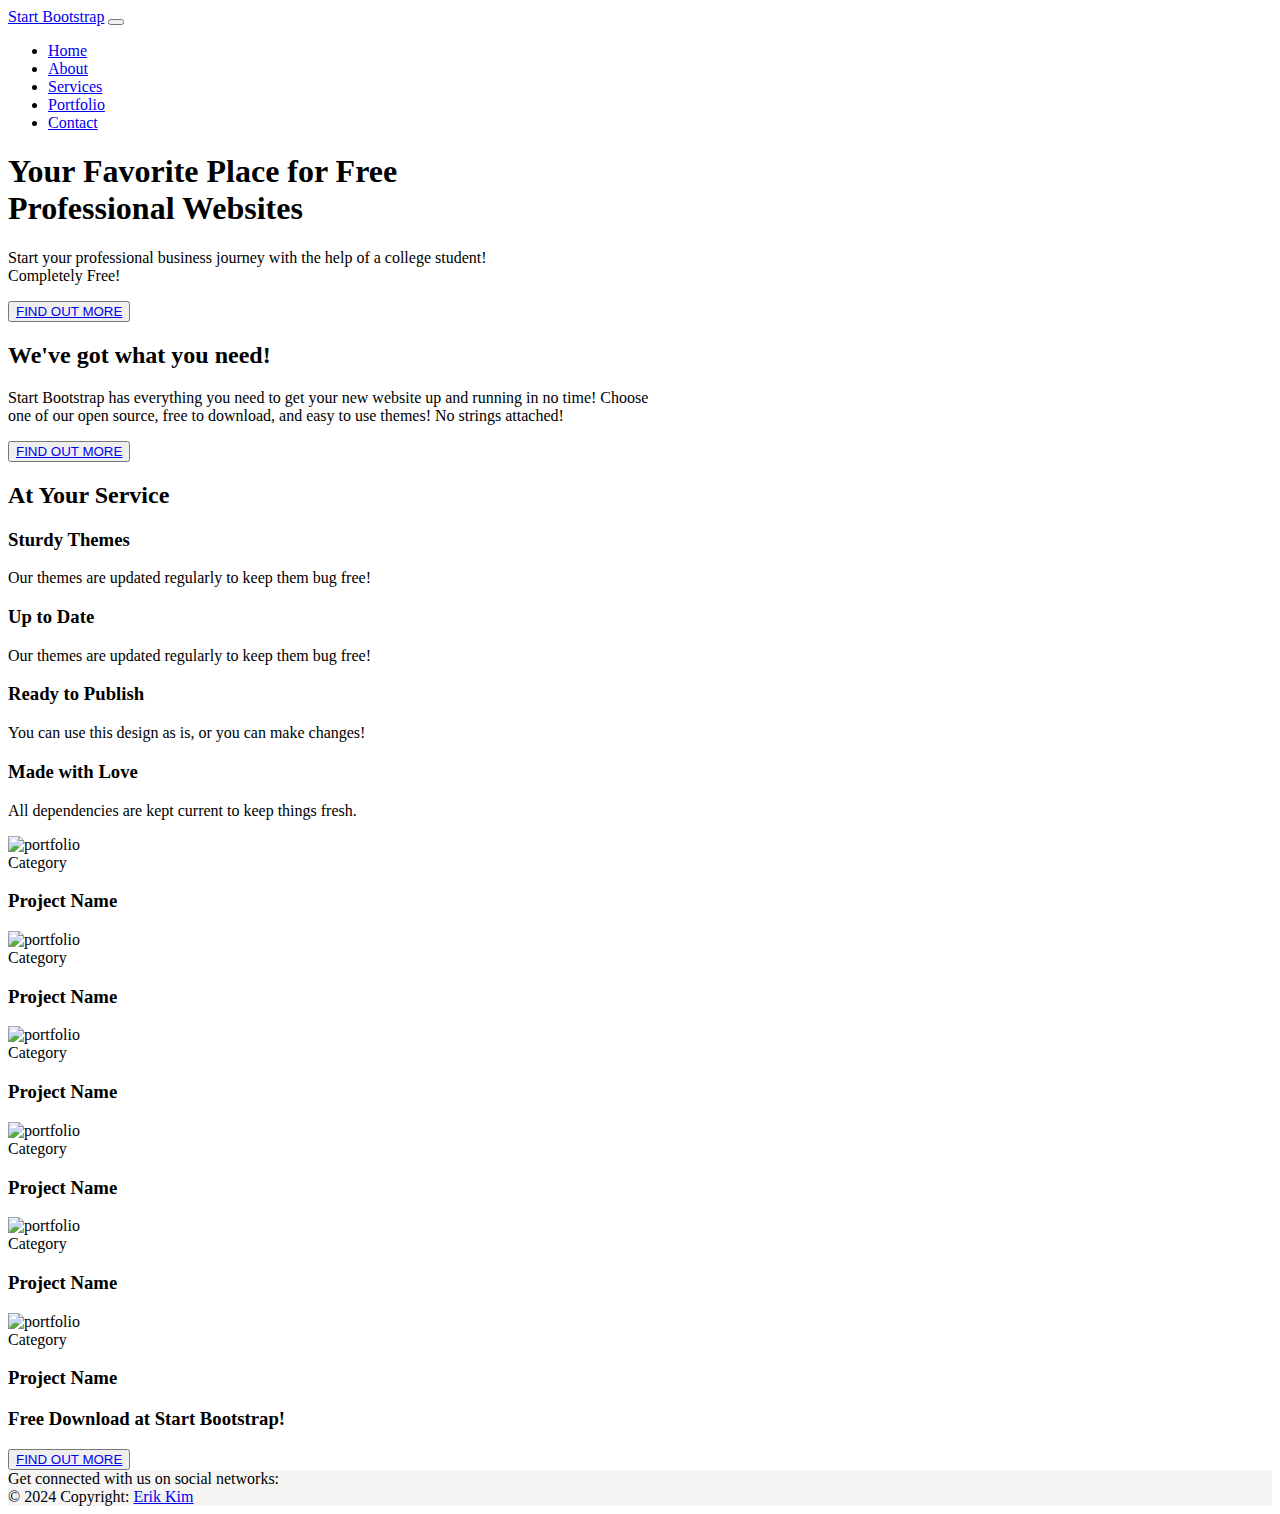
==== index.html @ 6a926f12 "yes" ====
<!DOCTYPE html>
<html lang="en">

<head>
    <meta charset="UTF-8">
    <meta http-equiv="X-UA-Compatible" content="IE=edge">
    <meta name="viewport" content="width=device-width, initial-scale=1.0">

    <link rel="stylesheet" href="https://cdnjs.cloudflare.com/ajax/libs/font-awesome/6.2.1/css/all.min.css"
        integrity="sha512-MV7K8+y+gLIBoVD59lQIYicR65iaqukzvf/nwasF0nqhPay5w/9lJmVM2hMDcnK1OnMGCdVK+iQrJ7lzPJQd1w=="
        crossorigin="anonymous" referrerpolicy="no-referrer" />
    <link rel="preconnect" href="https://fonts.googleapis.com">
    <link rel="preconnect" href="https://fonts.gstatic.com" crossorigin>
    <!-- Bootstrap core CSS -->
    <link href="css/bootstrap.css" rel="stylesheet">
    <link rel="stylesheet" href="css/style.css">
    <title>Start Bootstrap</title>
</head>

<body>
    <header>
        <nav class="navbar navbar-expand-lg navbar-light py-md-3 px-md-5">
            <div class="container-fluid">
                <a class="navbar-brand  text-white" href="#home">Start Bootstrap</a>
                <button class="navbar-toggler" type="button" data-bs-toggle="collapse"
                    data-bs-target="#navbarSupportedContent" aria-controls="navbarSupportedContent"
                    aria-expanded="false" aria-label="Toggle navigation">
                    <span class="fa fa-bars text-light"></span>
                </button>
                <div class="collapse navbar-collapse" id="navbarSupportedContent">
                    <ul class="navbar-nav ms-auto mb-2 mb-lg-0">
                        <li class="nav-item px-4 py-2">
                            <a href="#home">Home</a>
                        </li>
                        <li class="nav-item px-4 py-2">
                            <a href="#about">About</a>
                        </li>
                        <li class="nav-item px-4 py-2">
                            <a href="#Service">Services</a>
                        </li>
                        <li class="nav-item px-4 py-2">
                            <a href="#portfolio">Portfolio</a>
                        </li>
                        <li class="nav-item px-4 py-2">
                            <a href="#contact">Contact</a>
                        </li>
                    </ul>
                </div>
            </div>
        </nav>
    </header>
    <main>
        <!---------------Home-------------->
        <section class="home" id="home">
            <div class="home-container">
                <div class="layer d-flex justify-content-center align-items-center text-light w-100 h-100">
                    <div class="home-text text-center">
                        <h1>
                            Your Favorite Place for Free
                            <br>
                            Professional Websites
                        </h1>
                        <p class="pt-4 pb-4 fs-5">
                            Start your professional business journey with the help of a college student!
                             <br>
                            Completely Free!
            
                        </p>
                        <button class="rounded-pill p-3">
                            <a href="#about">FIND OUT MORE</a>
                        </button>
                    </div>
                </div>
            </div>
        </section>
        <!---------------about-------------->
        <section class="about-section" id="about">
            <div class="container pt-3 pb-3">
                <div class="about-text text-center pt-5 pb-5">
                    <h2>
                        We've got what you need!
                    </h2>
                    <p class="pt-4 pb-4 fs-5">
                        Start Bootstrap has everything you need to get your new website up and running in no time!
                        Choose <br> one of our open source, free to download, and easy to use themes! No strings
                        attached!
                    </p>
                    <button class="rounded-pill p-3">
                        <a href="#Service">FIND OUT MORE</a>
                    </button>
                </div>
            </div>
        </section>
        <!---------------service-------------->
        <section class="Service-section" id="Service">
            <div class="container pt-3 pb-3">
                <div class="Service-text text-center py-5">
                    <div class="title">
                        <h2 class="py-4">
                            At Your Service
                        </h2>
                    </div>
                    <div class="row mt-2">
                        <div class="col-md-6 col-lg-3">
                            <div class="content text-center p-3">
                                <i class="fa-regular fa-gem"></i>
                                <h3>Sturdy Themes</h3>
                                <p class="fs-5">Our themes are updated regularly to keep them bug free!</p>
                            </div>
                        </div>
                        <div class="col-md-6 col-lg-3">
                            <div class="content text-center p-3">
                                <i class="fa-solid fa-laptop"></i>
                                <h3>Up to Date</h3>
                                <p class="fs-5">Our themes are updated regularly to keep them bug free!</p>
                            </div>
                        </div>
                        <div class="col-md-6 col-lg-3">
                            <div class="content text-center p-3">
                                <i class="fa-solid fa-globe"></i>
                                <h3>Ready to Publish</h3>
                                <p class="fs-5">You can use this design as is, or you can make changes!</p>
                            </div>
                        </div>
                        <div class="col-md-6 col-lg-3">
                            <div class="content text-center p-3">
                                <i class="fa-regular fa-heart"></i>
                                <h3>Made with Love</h3>
                                <p class="fs-5">All dependencies are kept current to keep things fresh.</p>
                            </div>
                        </div>
                    </div>
                </div>
            </div>
        </section>
        <!---------------portfolio-------------->
        <section class="portfolio" id="portfolio">
            <div class="row g-0">
                <div class="col-md-4">
                    <div class="item position-relative">
                        <img class="w-100" src="images/1.jpg" alt="portfolio">
                        <div class="item-layer w-100 h-100 position-absolute top-0 d-flex flex-column 
                        justify-content-center align-items-center text-white">
                            <span>Category</span>
                            <h3>Project Name</h3>
                        </div>
                    </div>
                </div>
                <div class="col-md-4">
                    <div class="item position-relative">
                        <img class="w-100" src="images/2.jpg" alt="portfolio">
                        <div class="item-layer w-100 h-100 position-absolute top-0 d-flex flex-column 
                        justify-content-center align-items-center text-white ">
                            <span>Category</span>
                            <h3>Project Name</h3>
                        </div>
                    </div>
                </div>
                <div class="col-md-4">
                    <div class="item position-relative">
                        <img class="w-100" src="images/3.jpg" alt="portfolio">
                        <div class="item-layer w-100 h-100 position-absolute top-0 d-flex flex-column 
                        justify-content-center align-items-center text-white">
                            <span>Category</span>
                            <h3>Project Name</h3>
                        </div>
                    </div>
                </div>
                <div class="col-md-4">
                    <div class="item position-relative">
                        <img class="w-100" src="images/4.jpg" alt="portfolio">
                        <div class="item-layer w-100 h-100 position-absolute top-0 d-flex flex-column 
                        justify-content-center align-items-center text-white">
                            <span>Category</span>
                            <h3>Project Name</h3>
                        </div>
                    </div>
                </div>
                <div class="col-md-4">
                    <div class="item position-relative">
                        <img class="w-100" src="images/5.jpg" alt="portfolio">
                        <div class="item-layer w-100 h-100 position-absolute top-0 d-flex flex-column 
                        justify-content-center align-items-center text-white">
                            <span>Category</span>
                            <h3>Project Name</h3>
                        </div>
                    </div>
                </div>
                <div class="col-md-4">
                    <div class="item position-relative">
                        <img class="w-100" src="images/6.jpg" alt="portfolio">
                        <div class="item-layer w-100 h-100 position-absolute top-0 d-flex flex-column 
                        justify-content-center align-items-center text-white">
                            <span>Category</span>
                            <h3>Project Name</h3>
                        </div>
                    </div>
                </div>
            </div>
            <div class="download bg-dark">
                <div class="text text-center py-5 px-3">
                    <h3 class="text-white py-3">Free Download at Start Bootstrap!</h3>

                    <button class="rounded-pill p-3 bg-light border-0">
                        <a href="#contact" class="text-dark">FIND OUT MORE</a>
                    </button>
                </div>
            </div>
        </section>
        <!---------------contact-------------->
        
    <!-- Footer -->
    <footer class="text-center text-lg-start text-muted" style="background-color: #8f7f6614;">
        <!-- Section: Social media -->
        <section class="d-flex justify-content-center justify-content-lg-between p-4 border-bottom">
            <!-- Left -->
            <div class="me-5 d-none d-lg-block">
                <span>Get connected with us on social networks:</span>
            </div>
            <!-- Left -->

            <!-- Right -->
            <div>
                <a href="https://www.facebook.com/" class="me-4 link-secondary">
                    <i class="fab fa-facebook-f"></i>
                </a>
                
                <a href="https://instagram.com" class="me-4 link-secondary">
                    <i class="fab fa-instagram"></i>
                </a>
                <a href="" class="me-4 link-secondary">
                    <i class="fab fa-linkedin"></i>
                </a>
                <a href="https://github.com/erikthekim" class="me-4 link-secondary">
                    <i class="fab fa-github"></i>
                </a>
            </div>
            <!-- Right -->
        </section>
        <!-- Copyright -->
        <div class="text-center p-4">
            © 2024 Copyright:
            <a class="text-reset fw-bold" href="https://https://www.linkedin.com/in/erik-kim-587a80245/">Erik Kim</a>
        </div>
    </footer>
    <script src="https://ajax.googleapis.com/ajax/libs/jquery/1.12.4/jquery.min.js"></script>
    <script src="js/bootstrap.js"></script>
</body>
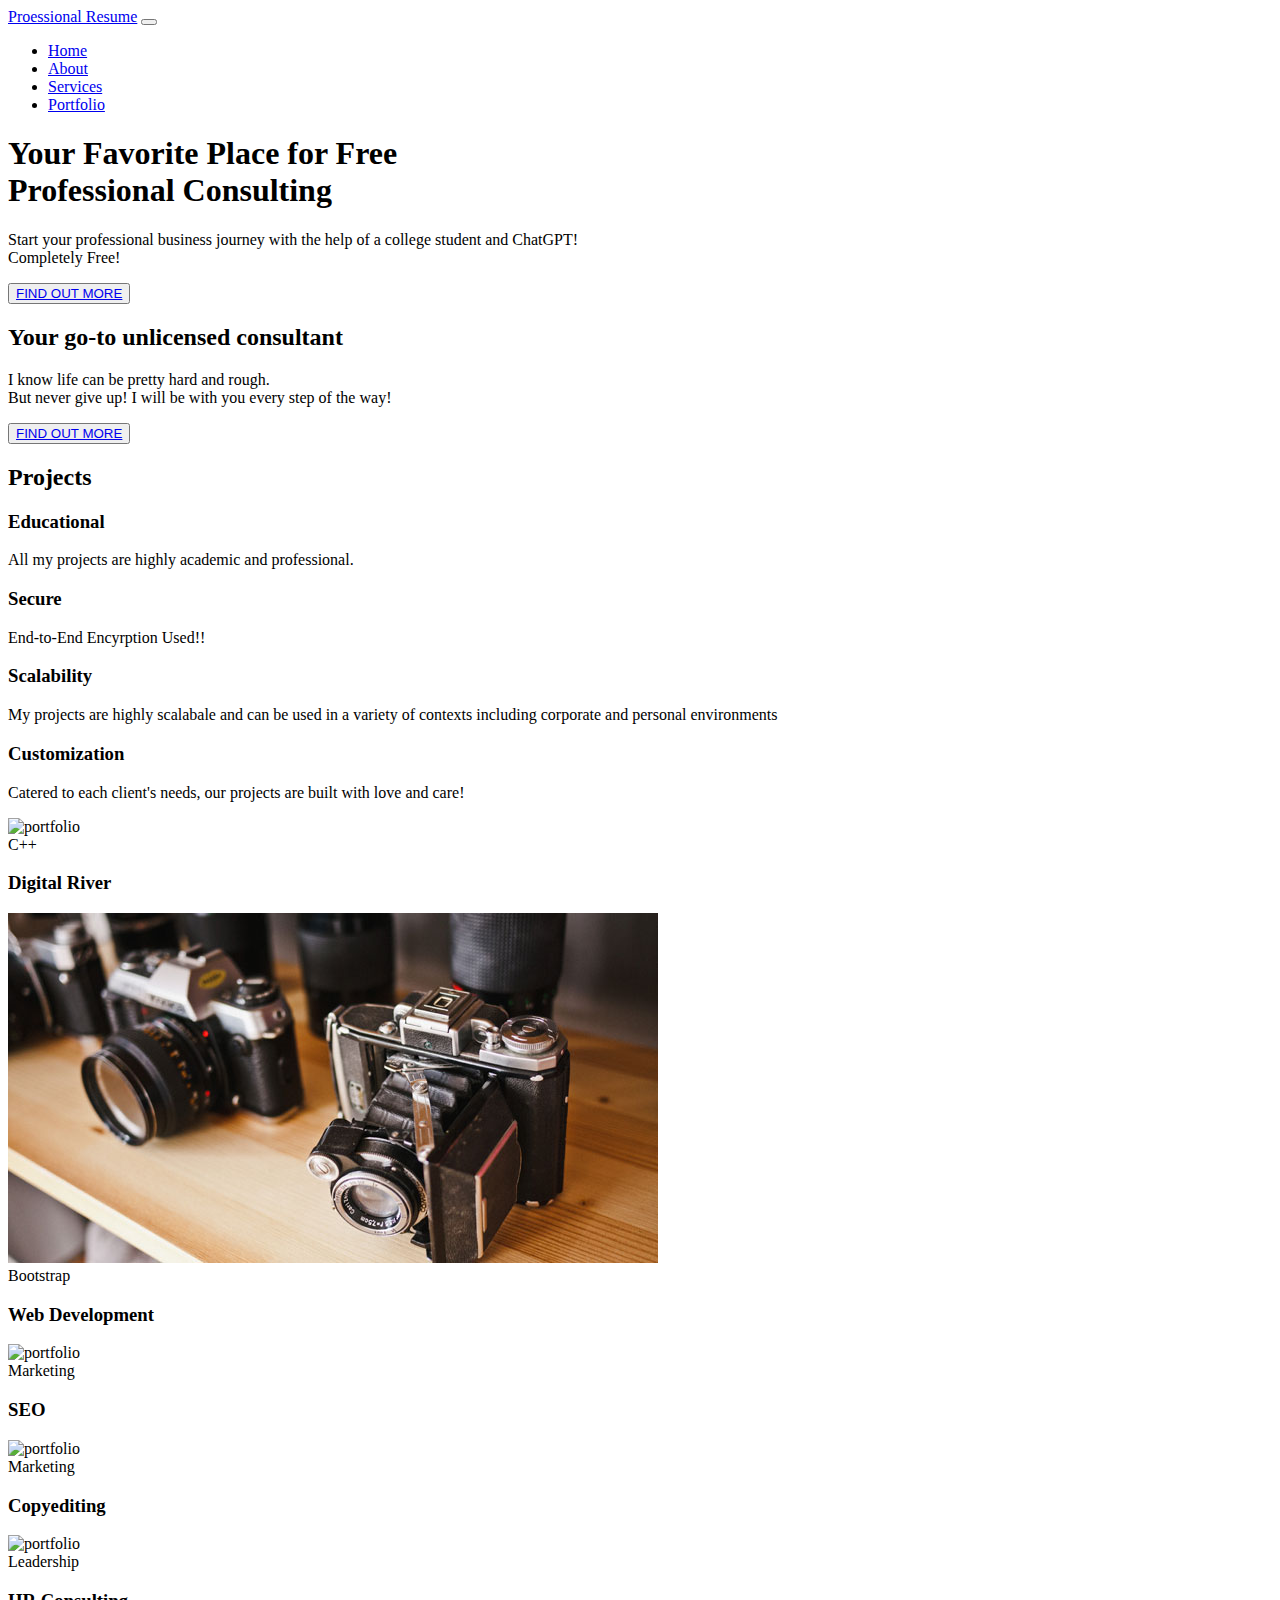
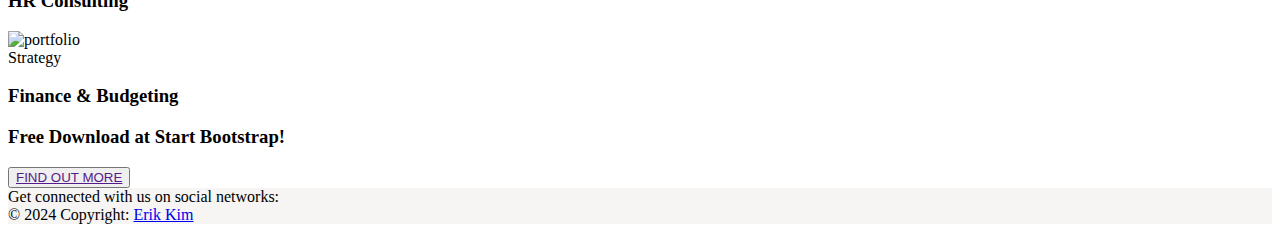
==== commit 837632cc: "eligible" ====
--- a/index.html
+++ b/index.html
@@ -14,14 +14,14 @@
     <!-- Bootstrap core CSS -->
     <link href="css/bootstrap.css" rel="stylesheet">
     <link rel="stylesheet" href="css/style.css">
-    <title>Start Bootstrap</title>
+    <title>Proessional Resume</title>
 </head>
 
 <body>
     <header>
         <nav class="navbar navbar-expand-lg navbar-light py-md-3 px-md-5">
             <div class="container-fluid">
-                <a class="navbar-brand  text-white" href="#home">Start Bootstrap</a>
+                <a class="navbar-brand  text-white" href="#home">Proessional Resume</a>
                 <button class="navbar-toggler" type="button" data-bs-toggle="collapse"
                     data-bs-target="#navbarSupportedContent" aria-controls="navbarSupportedContent"
                     aria-expanded="false" aria-label="Toggle navigation">
@@ -41,16 +41,14 @@
                         <li class="nav-item px-4 py-2">
                             <a href="#portfolio">Portfolio</a>
                         </li>
-                        <li class="nav-item px-4 py-2">
-                            <a href="#contact">Contact</a>
-                        </li>
+                
                     </ul>
                 </div>
             </div>
         </nav>
     </header>
     <main>
-        <!---------------Home-------------->
+        <Home>
         <section class="home" id="home">
             <div class="home-container">
                 <div class="layer d-flex justify-content-center align-items-center text-light w-100 h-100">
@@ -58,10 +56,10 @@
                         <h1>
                             Your Favorite Place for Free
                             <br>
-                            Professional Websites
+                            Professional Consulting
                         </h1>
                         <p class="pt-4 pb-4 fs-5">
-                            Start your professional business journey with the help of a college student!
+                            Start your professional business journey with the help of a college student and ChatGPT!
                              <br>
                             Completely Free!
             
@@ -78,12 +76,12 @@
             <div class="container pt-3 pb-3">
                 <div class="about-text text-center pt-5 pb-5">
                     <h2>
-                        We've got what you need!
+                        Your go-to unlicensed consultant
                     </h2>
                     <p class="pt-4 pb-4 fs-5">
-                        Start Bootstrap has everything you need to get your new website up and running in no time!
-                        Choose <br> one of our open source, free to download, and easy to use themes! No strings
-                        attached!
+                        I know life can be pretty hard and rough.
+                         <br> 
+			 But never give up! I will be with you every step of the way!
                     </p>
                     <button class="rounded-pill p-3">
                         <a href="#Service">FIND OUT MORE</a>
@@ -97,36 +95,36 @@
                 <div class="Service-text text-center py-5">
                     <div class="title">
                         <h2 class="py-4">
-                            At Your Service
+                            Projects
                         </h2>
                     </div>
                     <div class="row mt-2">
                         <div class="col-md-6 col-lg-3">
                             <div class="content text-center p-3">
                                 <i class="fa-regular fa-gem"></i>
-                                <h3>Sturdy Themes</h3>
-                                <p class="fs-5">Our themes are updated regularly to keep them bug free!</p>
+                                <h3>Educational</h3>
+                                <p class="fs-5">All my projects are highly academic and professional.</p>
                             </div>
                         </div>
                         <div class="col-md-6 col-lg-3">
                             <div class="content text-center p-3">
                                 <i class="fa-solid fa-laptop"></i>
-                                <h3>Up to Date</h3>
-                                <p class="fs-5">Our themes are updated regularly to keep them bug free!</p>
+                                <h3>Secure</h3>
+                                <p class="fs-5">End-to-End Encyrption Used!!</p>
                             </div>
                         </div>
                         <div class="col-md-6 col-lg-3">
                             <div class="content text-center p-3">
                                 <i class="fa-solid fa-globe"></i>
-                                <h3>Ready to Publish</h3>
-                                <p class="fs-5">You can use this design as is, or you can make changes!</p>
+				<h3>Scalability</h3>
+                                <p class="fs-5">My projects are highly scalabale and can be used in a variety of contexts including corporate and personal environments</p>
                             </div>
                         </div>
                         <div class="col-md-6 col-lg-3">
                             <div class="content text-center p-3">
                                 <i class="fa-regular fa-heart"></i>
-                                <h3>Made with Love</h3>
-                                <p class="fs-5">All dependencies are kept current to keep things fresh.</p>
+                                <h3>Customization</h3>
+                                <p class="fs-5">Catered to each client's needs, our projects are built with love and care!</p>
                             </div>
                         </div>
                     </div>
@@ -141,8 +139,8 @@
                         <img class="w-100" src="images/1.jpg" alt="portfolio">
                         <div class="item-layer w-100 h-100 position-absolute top-0 d-flex flex-column 
                         justify-content-center align-items-center text-white">
-                            <span>Category</span>
-                            <h3>Project Name</h3>
+                            <span>C++</span>
+                            <h3>Digital River</h3>
                         </div>
                     </div>
                 </div>
@@ -151,8 +149,8 @@
                         <img class="w-100" src="images/2.jpg" alt="portfolio">
                         <div class="item-layer w-100 h-100 position-absolute top-0 d-flex flex-column 
                         justify-content-center align-items-center text-white ">
-                            <span>Category</span>
-                            <h3>Project Name</h3>
+			    <span>Bootstrap</span>
+                            <h3>Web Development</h3>
                         </div>
                     </div>
                 </div>
@@ -161,8 +159,8 @@
                         <img class="w-100" src="images/3.jpg" alt="portfolio">
                         <div class="item-layer w-100 h-100 position-absolute top-0 d-flex flex-column 
                         justify-content-center align-items-center text-white">
-                            <span>Category</span>
-                            <h3>Project Name</h3>
+                            <span>Marketing</span>
+                            <h3>SEO</h3>
                         </div>
                     </div>
                 </div>
@@ -171,8 +169,8 @@
                         <img class="w-100" src="images/4.jpg" alt="portfolio">
                         <div class="item-layer w-100 h-100 position-absolute top-0 d-flex flex-column 
                         justify-content-center align-items-center text-white">
-                            <span>Category</span>
-                            <h3>Project Name</h3>
+                            <span>Marketing</span>
+                            <h3>Copyediting</h3>
                         </div>
                     </div>
                 </div>
@@ -181,8 +179,8 @@
                         <img class="w-100" src="images/5.jpg" alt="portfolio">
                         <div class="item-layer w-100 h-100 position-absolute top-0 d-flex flex-column 
                         justify-content-center align-items-center text-white">
-                            <span>Category</span>
-                            <h3>Project Name</h3>
+			    <span>Leadership</span>
+                            <h3>HR Consulting</h3>
                         </div>
                     </div>
                 </div>
@@ -191,8 +189,8 @@
                         <img class="w-100" src="images/6.jpg" alt="portfolio">
                         <div class="item-layer w-100 h-100 position-absolute top-0 d-flex flex-column 
                         justify-content-center align-items-center text-white">
-                            <span>Category</span>
-                            <h3>Project Name</h3>
+                            <span>Strategy</span>
+                            <h3>Finance & Budgeting</h3>
                         </div>
                     </div>
                 </div>
@@ -202,7 +200,7 @@
                     <h3 class="text-white py-3">Free Download at Start Bootstrap!</h3>
 
                     <button class="rounded-pill p-3 bg-light border-0">
-                        <a href="#contact" class="text-dark">FIND OUT MORE</a>
+                        <a href="" class="text-dark">FIND OUT MORE</a>
                     </button>
                 </div>
             </div>
@@ -240,7 +238,7 @@
         <!-- Copyright -->
         <div class="text-center p-4">
             © 2024 Copyright:
-            <a class="text-reset fw-bold" href="https://https://www.linkedin.com/in/erik-kim-587a80245/">Erik Kim</a>
+            <a class="text-reset fw-bold" href="https://www.linkedin.com/in/erik-kim-587a80245/">Erik Kim</a>
         </div>
     </footer>
     <script src="https://ajax.googleapis.com/ajax/libs/jquery/1.12.4/jquery.min.js"></script>
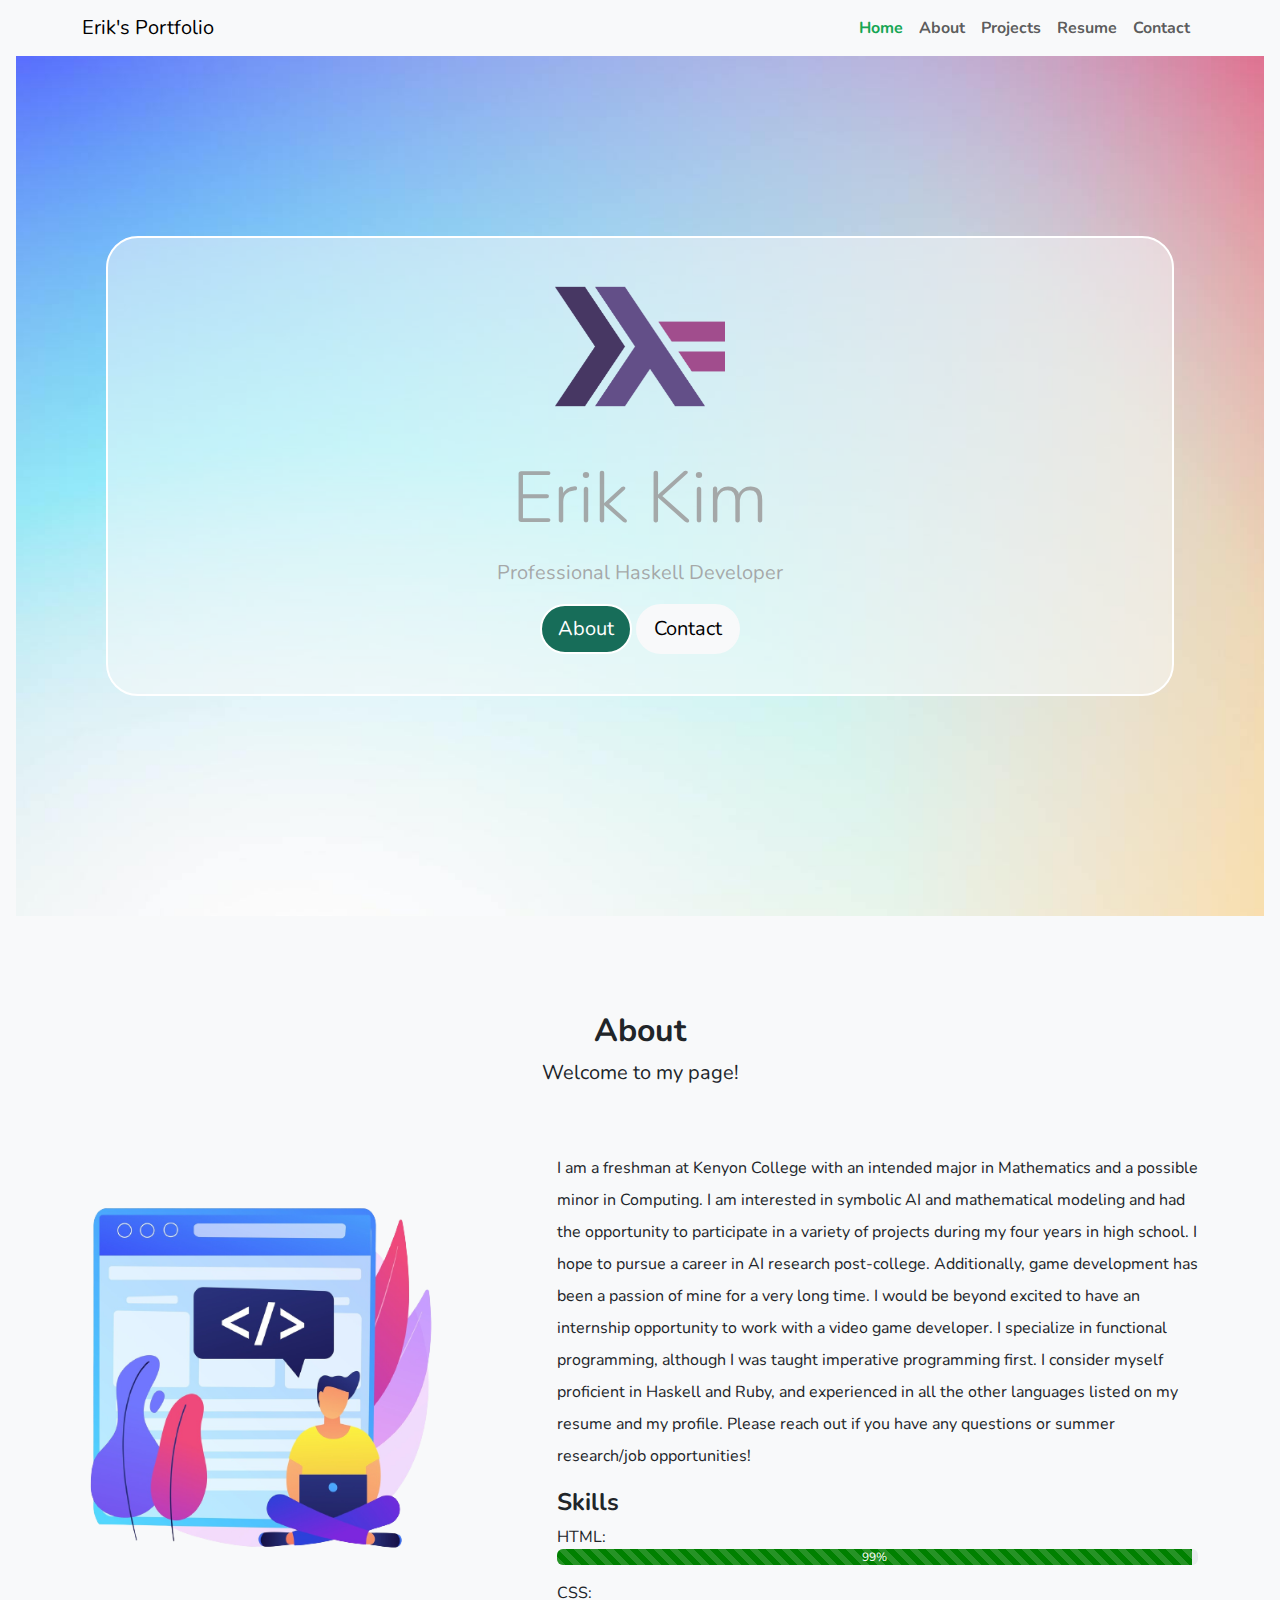
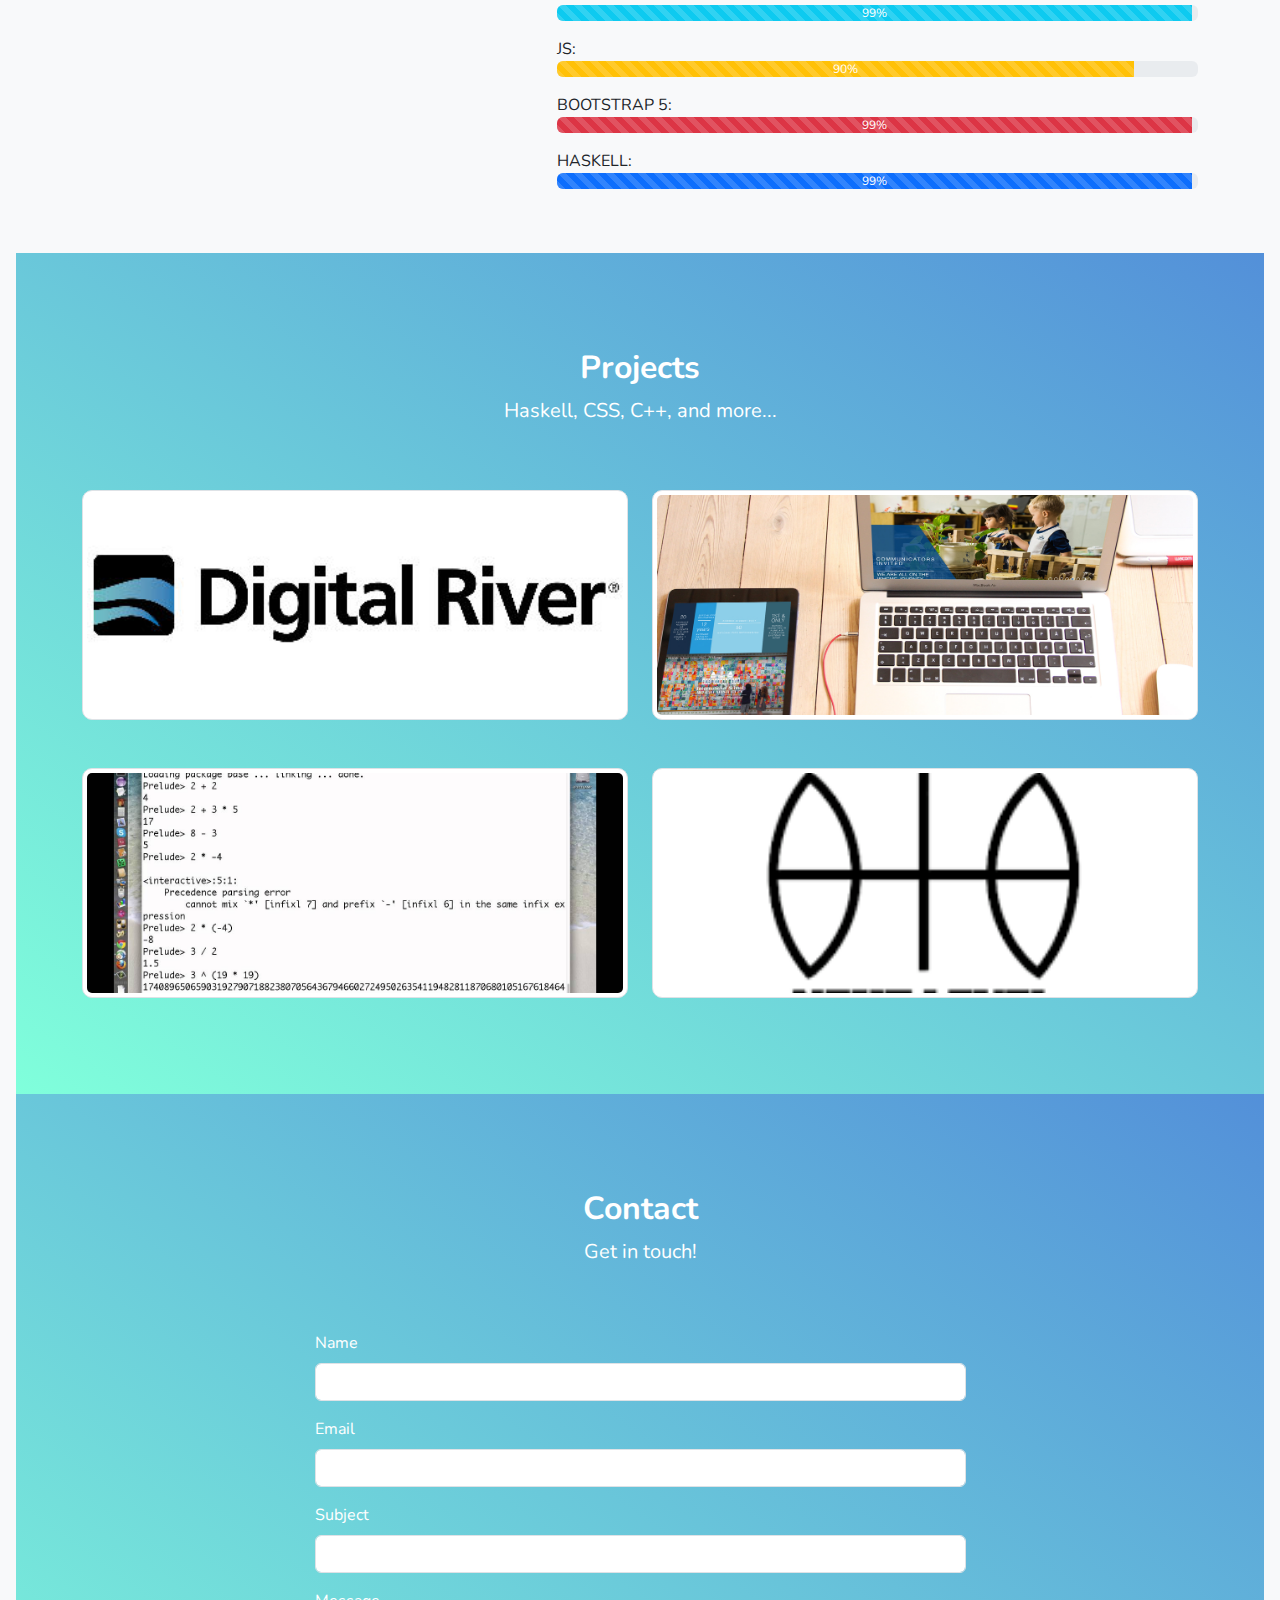
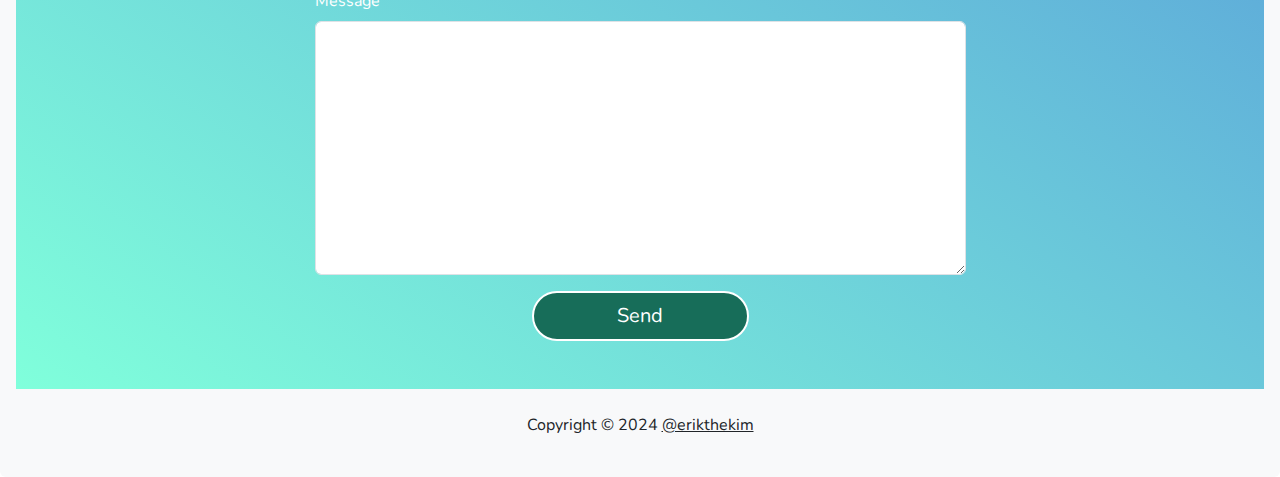
==== commit 35ce662b: "update" ====
--- a/index.html
+++ b/index.html
@@ -1,246 +1,263 @@
-<!DOCTYPE html>
-<html lang="en">
-
-<head>
-    <meta charset="UTF-8">
-    <meta http-equiv="X-UA-Compatible" content="IE=edge">
-    <meta name="viewport" content="width=device-width, initial-scale=1.0">
-
-    <link rel="stylesheet" href="https://cdnjs.cloudflare.com/ajax/libs/font-awesome/6.2.1/css/all.min.css"
-        integrity="sha512-MV7K8+y+gLIBoVD59lQIYicR65iaqukzvf/nwasF0nqhPay5w/9lJmVM2hMDcnK1OnMGCdVK+iQrJ7lzPJQd1w=="
-        crossorigin="anonymous" referrerpolicy="no-referrer" />
-    <link rel="preconnect" href="https://fonts.googleapis.com">
-    <link rel="preconnect" href="https://fonts.gstatic.com" crossorigin>
-    <!-- Bootstrap core CSS -->
-    <link href="css/bootstrap.css" rel="stylesheet">
-    <link rel="stylesheet" href="css/style.css">
-    <title>Proessional Resume</title>
-</head>
-
-<body>
-    <header>
-        <nav class="navbar navbar-expand-lg navbar-light py-md-3 px-md-5">
-            <div class="container-fluid">
-                <a class="navbar-brand  text-white" href="#home">Proessional Resume</a>
-                <button class="navbar-toggler" type="button" data-bs-toggle="collapse"
-                    data-bs-target="#navbarSupportedContent" aria-controls="navbarSupportedContent"
-                    aria-expanded="false" aria-label="Toggle navigation">
-                    <span class="fa fa-bars text-light"></span>
-                </button>
-                <div class="collapse navbar-collapse" id="navbarSupportedContent">
-                    <ul class="navbar-nav ms-auto mb-2 mb-lg-0">
-                        <li class="nav-item px-4 py-2">
-                            <a href="#home">Home</a>
-                        </li>
-                        <li class="nav-item px-4 py-2">
-                            <a href="#about">About</a>
-                        </li>
-                        <li class="nav-item px-4 py-2">
-                            <a href="#Service">Services</a>
-                        </li>
-                        <li class="nav-item px-4 py-2">
-                            <a href="#portfolio">Portfolio</a>
-                        </li>
-                
-                    </ul>
-                </div>
-            </div>
-        </nav>
-    </header>
-    <main>
-        <Home>
-        <section class="home" id="home">
-            <div class="home-container">
-                <div class="layer d-flex justify-content-center align-items-center text-light w-100 h-100">
-                    <div class="home-text text-center">
-                        <h1>
-                            Your Favorite Place for Free
-                            <br>
-                            Professional Consulting
-                        </h1>
-                        <p class="pt-4 pb-4 fs-5">
-                            Start your professional business journey with the help of a college student and ChatGPT!
-                             <br>
-                            Completely Free!
-            
-                        </p>
-                        <button class="rounded-pill p-3">
-                            <a href="#about">FIND OUT MORE</a>
-                        </button>
-                    </div>
-                </div>
-            </div>
-        </section>
-        <!---------------about-------------->
-        <section class="about-section" id="about">
-            <div class="container pt-3 pb-3">
-                <div class="about-text text-center pt-5 pb-5">
-                    <h2>
-                        Your go-to unlicensed consultant
-                    </h2>
-                    <p class="pt-4 pb-4 fs-5">
-                        I know life can be pretty hard and rough.
-                         <br> 
-			 But never give up! I will be with you every step of the way!
-                    </p>
-                    <button class="rounded-pill p-3">
-                        <a href="#Service">FIND OUT MORE</a>
-                    </button>
-                </div>
-            </div>
-        </section>
-        <!---------------service-------------->
-        <section class="Service-section" id="Service">
-            <div class="container pt-3 pb-3">
-                <div class="Service-text text-center py-5">
-                    <div class="title">
-                        <h2 class="py-4">
-                            Projects
-                        </h2>
-                    </div>
-                    <div class="row mt-2">
-                        <div class="col-md-6 col-lg-3">
-                            <div class="content text-center p-3">
-                                <i class="fa-regular fa-gem"></i>
-                                <h3>Educational</h3>
-                                <p class="fs-5">All my projects are highly academic and professional.</p>
-                            </div>
-                        </div>
-                        <div class="col-md-6 col-lg-3">
-                            <div class="content text-center p-3">
-                                <i class="fa-solid fa-laptop"></i>
-                                <h3>Secure</h3>
-                                <p class="fs-5">End-to-End Encyrption Used!!</p>
-                            </div>
-                        </div>
-                        <div class="col-md-6 col-lg-3">
-                            <div class="content text-center p-3">
-                                <i class="fa-solid fa-globe"></i>
-				<h3>Scalability</h3>
-                                <p class="fs-5">My projects are highly scalabale and can be used in a variety of contexts including corporate and personal environments</p>
-                            </div>
-                        </div>
-                        <div class="col-md-6 col-lg-3">
-                            <div class="content text-center p-3">
-                                <i class="fa-regular fa-heart"></i>
-                                <h3>Customization</h3>
-                                <p class="fs-5">Catered to each client's needs, our projects are built with love and care!</p>
-                            </div>
-                        </div>
-                    </div>
-                </div>
-            </div>
-        </section>
-        <!---------------portfolio-------------->
-        <section class="portfolio" id="portfolio">
-            <div class="row g-0">
-                <div class="col-md-4">
-                    <div class="item position-relative">
-                        <img class="w-100" src="images/1.jpg" alt="portfolio">
-                        <div class="item-layer w-100 h-100 position-absolute top-0 d-flex flex-column 
-                        justify-content-center align-items-center text-white">
-                            <span>C++</span>
-                            <h3>Digital River</h3>
-                        </div>
-                    </div>
-                </div>
-                <div class="col-md-4">
-                    <div class="item position-relative">
-                        <img class="w-100" src="images/2.jpg" alt="portfolio">
-                        <div class="item-layer w-100 h-100 position-absolute top-0 d-flex flex-column 
-                        justify-content-center align-items-center text-white ">
-			    <span>Bootstrap</span>
-                            <h3>Web Development</h3>
-                        </div>
-                    </div>
-                </div>
-                <div class="col-md-4">
-                    <div class="item position-relative">
-                        <img class="w-100" src="images/3.jpg" alt="portfolio">
-                        <div class="item-layer w-100 h-100 position-absolute top-0 d-flex flex-column 
-                        justify-content-center align-items-center text-white">
-                            <span>Marketing</span>
-                            <h3>SEO</h3>
-                        </div>
-                    </div>
-                </div>
-                <div class="col-md-4">
-                    <div class="item position-relative">
-                        <img class="w-100" src="images/4.jpg" alt="portfolio">
-                        <div class="item-layer w-100 h-100 position-absolute top-0 d-flex flex-column 
-                        justify-content-center align-items-center text-white">
-                            <span>Marketing</span>
-                            <h3>Copyediting</h3>
-                        </div>
-                    </div>
-                </div>
-                <div class="col-md-4">
-                    <div class="item position-relative">
-                        <img class="w-100" src="images/5.jpg" alt="portfolio">
-                        <div class="item-layer w-100 h-100 position-absolute top-0 d-flex flex-column 
-                        justify-content-center align-items-center text-white">
-			    <span>Leadership</span>
-                            <h3>HR Consulting</h3>
-                        </div>
-                    </div>
-                </div>
-                <div class="col-md-4">
-                    <div class="item position-relative">
-                        <img class="w-100" src="images/6.jpg" alt="portfolio">
-                        <div class="item-layer w-100 h-100 position-absolute top-0 d-flex flex-column 
-                        justify-content-center align-items-center text-white">
-                            <span>Strategy</span>
-                            <h3>Finance & Budgeting</h3>
-                        </div>
-                    </div>
-                </div>
-            </div>
-            <div class="download bg-dark">
-                <div class="text text-center py-5 px-3">
-                    <h3 class="text-white py-3">Free Download at Start Bootstrap!</h3>
-
-                    <button class="rounded-pill p-3 bg-light border-0">
-                        <a href="" class="text-dark">FIND OUT MORE</a>
-                    </button>
-                </div>
-            </div>
-        </section>
-        <!---------------contact-------------->
-        
-    <!-- Footer -->
-    <footer class="text-center text-lg-start text-muted" style="background-color: #8f7f6614;">
-        <!-- Section: Social media -->
-        <section class="d-flex justify-content-center justify-content-lg-between p-4 border-bottom">
-            <!-- Left -->
-            <div class="me-5 d-none d-lg-block">
-                <span>Get connected with us on social networks:</span>
-            </div>
-            <!-- Left -->
-
-            <!-- Right -->
-            <div>
-                <a href="https://www.facebook.com/" class="me-4 link-secondary">
-                    <i class="fab fa-facebook-f"></i>
-                </a>
-                
-                <a href="https://instagram.com" class="me-4 link-secondary">
-                    <i class="fab fa-instagram"></i>
-                </a>
-                <a href="" class="me-4 link-secondary">
-                    <i class="fab fa-linkedin"></i>
-                </a>
-                <a href="https://github.com/erikthekim" class="me-4 link-secondary">
-                    <i class="fab fa-github"></i>
-                </a>
-            </div>
-            <!-- Right -->
-        </section>
-        <!-- Copyright -->
-        <div class="text-center p-4">
-            © 2024 Copyright:
-            <a class="text-reset fw-bold" href="https://www.linkedin.com/in/erik-kim-587a80245/">Erik Kim</a>
-        </div>
-    </footer>
-    <script src="https://ajax.googleapis.com/ajax/libs/jquery/1.12.4/jquery.min.js"></script>
-    <script src="js/bootstrap.js"></script>
-</body>
+<!DOCTYPE html>
+<html lang="en">
+<head>
+    <meta charset="UTF-8">
+    <meta http-equiv="X-UA-Compatible" content="IE=edge">
+    <meta name="viewport" content="width=device-width, initial-scale=1.0">
+    <title>Erik's Portfolio</title>
+    <link rel="stylesheet" href="css/bootstrap.css" >
+    <link rel="stylesheet" href="css/bootstrap.min.css">
+    <link rel="stylesheet" href="css/style.css">
+    <link rel="stylesheet" href="css/bootstrap-callout.css">
+    <link rel="preconnect" href="https://fonts.googleapis.com">
+    <link rel="preconnect" href="https://fonts.gstatic.com" crossorigin>
+    <link href="https://fonts.googleapis.com/css2?family=Nunito:wght@200;300;400;500;600;700&display=swap" rel="stylesheet">
+
+ 
+
+</head>
+<body>
+    <nav id="scrolling_navbar" class="navbar navbar-expand-lg bg-body-tertiary fixed-top">
+        <div class="container">
+          <a class="navbar-brand" href="#">Erik's Portfolio</a>
+          <button class="navbar-toggler" type="button" data-bs-toggle="collapse" data-bs-target="#navbarNav" aria-controls="navbarNav" aria-expanded="false" aria-label="Toggle navigation">
+            <span class="navbar-toggler-icon"></span>
+          </button>
+          <div class="collapse navbar-collapse justify-content-end" id="navbarNav">
+            <ul class="navbar-nav fw-bold">
+              <li class="nav-item">
+                <a class="nav-link" href="#home">Home</a>
+              </li>
+              <li class="nav-item">
+                <a class="nav-link" href="#about">About</a>
+              </li>
+              <li class="nav-item">
+                <a class="nav-link" href="#projects">Projects</a>
+              </li>
+              <li class="nav-item">
+                <a class="nav-link" href="resume.html">Resume</a>
+              </li>
+              <li class="nav-item">
+                <a class="nav-link" href="#contact">Contact</a>
+              </li>
+            </ul>
+          </div>
+        </div>
+      </nav>
+
+      <div data-bs-spy="scroll" data-bs-target="#scrolling_navbar" data-bs-root-margin="0px 0px -40%" data-bs-smooth-scroll="true" class="scrollspy-example bg-light p-3 rounded-2" tabindex="0">
+
+        <section class="min-vh-100 d-flex flex-wrap align-content-center" id="home" style="background-image: url('image/home.jpg'); background-size: cover;">
+          <div class="container d-flex align-items-center py-5">
+              <div class="col text-center bg-light m-4 p-4 text-dark bg-opacity-50 rounded-5 border border-2 border-white">
+                <img src="image/haskell.png" class="img-fluid col-lg-2 col-sm-6 col-xs-6 mb-4"> 
+                <p class="display-2 text-secondary mb-3">Erik Kim</p>
+                <p class="text-secondary fs-5 mb-6">Professional Haskell Developer</p>
+                <a class="btn btn-success btn-lg active rounded-pill mb-3" href="#about">About</a>
+                <a class="btn btn-light btn-lg rounded-pill mb-3" href="#contact">Contact</a>
+            </div>
+          </div>
+        </section>
+
+        <section data-bs-spy="scroll" data-bs-target="#scrolling_navbar" class="container py-5" id="about">
+            <div class="text-center py-5">
+                <h2 class="fw-bolder">About</h2>
+                <p class="fs-5">Welcome to my page!</p>
+            </div>
+            <div class="row">
+                <div class="col-lg-4" >
+                    <img class="img-fluid rounded-5" src="image/19199262.png">
+                </div>
+                <div class="col-lg-7 offset-lg-1">
+                    <p class="lh-lg mb-6">I am a freshman at Kenyon College with an intended major in Mathematics and a possible minor in Computing. I am interested in symbolic AI and mathematical modeling and had the opportunity to participate in a variety of projects during my four years in high school. I hope to pursue a career in AI research post-college. 
+
+                      Additionally, game development has been a passion of mine for a very long time. I would be beyond excited to have an internship opportunity to work with a video game developer. 
+                      
+                      I specialize in functional programming, although I was taught imperative programming first. I consider myself proficient in Haskell and Ruby, and experienced in all the other languages listed on my resume and my profile. 
+                      
+                      Please reach out if you have any questions or summer research/job opportunities!</p>
+                    <h3 class="fw-bold fs-4">Skills</h3>
+                    
+                    <p class="mb-0" >HTML:</p>
+                    <div class="progress mb-3">
+                        <div class="progress-bar progress-bar-striped bg-greenyellow" style="width: 99%;">99%</div>
+                    </div>
+                    <p class="mb-0" >CSS:</p>
+                    <div class="progress mb-3">
+                        <div class="progress-bar progress-bar-striped bg-info" style="width: 99%;">99%</div>
+                    </div>
+                    <p class="mb-0" >JS:</p>
+                    <div class="progress mb-3">
+                        <div class="progress-bar progress-bar-striped bg-warning" style="width: 90%;">90%</div>
+                    </div>
+                    <p class="mb-0" >BOOTSTRAP 5:</p>
+                    <div class="progress mb-3">
+                        <div class="progress-bar progress-bar-striped bg-danger" style="width: 99%;">99%</div>
+                    </div>
+                    <p class="mb-0" >HASKELL:</p>
+                    <div class="progress mb-3">
+                        <div class="progress-bar progress-bar-striped bg-green" style="width: 99%;">99%</div>
+                    </div>
+                </div>
+
+            </div>
+
+        </section>
+
+        <section data-bs-spy="scroll" data-bs-target="#scrolling_navbar" class="bg-dark py-5" id="projects">
+            <div class="container">
+                <div class="text-white text-center py-5">
+                    <h2 class="fw-bolder">Projects</h2>
+                    <p class="fs-5">Haskell, CSS, C++, and more...</p>
+                </div>
+
+                <div class="row pb-4" id="gallery" data-toggle="modal" data-target="#exampleModal">
+                    <div class="col-12 col-sm-6 col-lg-6 mb-4">
+                      <img class="w-100 img-thumbnail" src="image/digitalriver.jpg" data-target="#carouselExample" data-slide-to="0">
+                    </div>
+                    <div class="col-12 col-sm-6 col-lg-6 mb-4">
+                      <img class="w-100 img-thumbnail" src="image/ishcmc.jpg" data-target="#carouselExample" data-slide-to="1">
+                    </div>
+                    
+                </div>
+                <div class="row pb-4" id="gallery" data-toggle="modal" data-target="#exampleModal">
+                    <div class="col-12 col-sm-6 col-lg-6 mb-4">
+                      <img class="w-100 img-thumbnail" src="image/calculator.jpg" data-target="#carouselExample" data-slide-to="2">
+                    </div>
+                    <div class="col-12 col-sm-6 col-lg-6 mb-4">
+                      <img class="w-100 img-thumbnail" src="image/nextlevel.png" data-target="#carouselExample" data-slide-to="3">
+                    </div>
+                   
+                  </div>
+                  
+                  <!-- Modal -->
+                  <!-- 
+                  This part is straight out of Bootstrap docs. Just a carousel inside a modal.
+                  -->
+                  <div class="modal fade" id="exampleModal" tabindex="-1" role="dialog" aria-hidden="true">
+                    <div class="modal-dialog" role="document">
+                      <div class="modal-content">
+                        <div class="modal-header">
+                          <button type="button" class="btn-close" data-dismiss="modal" aria-label="Close"></span>
+                          </button>
+                        </div>
+                        <div class="modal-body">
+                          <div id="carouselExample" class="carousel slide" data-bs-ride="carousel">
+                            <div class="carousel-indicators">
+                                <button type="button" data-bs-target="#carouselExample" data-bs-slide-to="0" class="active" aria-current="true" aria-label="Slide 1"></button>
+                                <button type="button" data-bs-target="#carouselExample" data-bs-slide-to="1" aria-label="Slide 2"></button>
+                                <button type="button" data-bs-target="#carouselExample" data-bs-slide-to="2" aria-label="Slide 3"></button>
+                                <button type="button" data-bs-target="#carouselExample" data-bs-slide-to="3" aria-label="Slide 4"></button>
+                                <button type="button" data-bs-target="#carouselExample" data-bs-slide-to="4" aria-label="Slide 5"></button>
+                                <button type="button" data-bs-target="#carouselExample" data-bs-slide-to="5" aria-label="Slide 6"></button>
+                                <button type="button" data-bs-target="#carouselExample" data-bs-slide-to="6" aria-label="Slide 7"></button>
+                                <button type="button" data-bs-target="#carouselExample" data-bs-slide-to="7" aria-label="Slide 8"></button>
+                              </div>
+                            <div class="carousel-inner">
+                              <div class="carousel-item active" data-bs-interval="3000">
+                                <img class="d-block w-100" src="image/digitalriver.jpg">
+                              </div>
+                              <div class="carousel-item" data-bs-interval="3000">
+                                <img class="d-block w-100" src="image/ishcmc.jpg">
+                              </div>
+                              <div class="carousel-item" data-bs-interval="3000">
+                                <img class="d-block w-100" src="image/calculator.jpg">
+                              </div>
+                              <div class="carousel-item" data-bs-interval="3000">
+                                <img class="d-block w-100" src="image/nextlevel.png">
+                              </div>
+                              <div class="carousel-item" data-bs-interval="3000">
+                                <img class="d-block w-100" src="image/photo-5.jpg">
+                              </div>
+                              <div class="carousel-item" data-bs-interval="3000">
+                                <img class="d-block w-100" src="image/photo-6.jpg">
+                              </div>
+                              <div class="carousel-item" data-bs-interval="3000">
+                                <img class="d-block w-100" src="image/photo-7.jpg">
+                              </div>
+                              <div class="carousel-item" data-bs-interval="3000">
+                                <img class="d-block w-100" src="image/photo-8.jpg">
+                              </div>
+                            </div>
+                            <a class="carousel-control-prev" href="#carouselExample" type="button" data-slide="prev">
+                              <span class="carousel-control-prev-icon" aria-hidden="true"></span>
+                              <span class="visually-hidden">Previous</span>
+                            </a>
+                            <a class="carousel-control-next" href="#carouselExample" type="button" data-slide="next">
+                              <span class="carousel-control-next-icon" aria-hidden="true"></span>
+                              <span class="visually-hidden">Next</span>
+                            </a>
+                          </div>
+                        </div>
+                      </div>
+                    </div>
+                  </div>
+                  
+            </div>
+            
+        </section>
+
+        <section data-bs-spy="scroll" data-bs-target="#scrolling_navbar" class="bg-dark py-5" id="contact">
+            <div class="container">
+                <div class="text-white text-center py-5">
+                    <h2 class="fw-bolder">Contact</h2>
+                    <p class="fs-5">Get in touch!</p>
+                </div>
+
+                <div class="col-xxl-6 col-xl-7 col-lg-8 col-md-9 col-sm-10 col-11 mx-auto">
+                    <form action="https://formsubmit.co/kim16@kenyon.edu" method = "POST" class="text-white fs-6">
+                        <div class="mb-3">
+                            <label class="form-label text-white">Name</label>
+                            <input type="text" name= "name" class="form-control">
+                        </div>
+                        <div class="mb-3">
+                            <label class="form-label text-white">Email</label>
+                            <input type="email" name="email" class="form-control">
+                        </div>
+                        <div class="mb-3">
+                            <label class="form-label text-white">Subject</label>
+                            <input type="text" class="form-control">
+                        </div>
+                        <div class="mb-3">
+                            <label class="form-label text-white">Message</label>
+                            <textarea type="email" name="email" rows="10" class="form-control"></textarea>
+                        </div>
+                        <div class="d-grid gap-2 col-lg-4 col-md-4 mx-auto">
+                            <button type = "submit" class="btn btn-success btn-lg rounded-pill">Send</button>
+                        </div>
+                    </form>
+                </div>
+            </div>
+        </section>
+
+        <footer class="bg-light">
+            <div class="container">
+                <p class="copyright-text text-center fs-8 py-4 mb-0">Copyright © 2024 <a class="text-dark" href="https://www.linkedin.com/in/erik-kim-587a80245/" target="_blank">@erikthekim</a></p>
+                </div>
+            </div>
+
+        </footer>
+
+    </div>
+
+    <script>
+        function switchStyle() {
+        if (document.getElementById('styleSwitch').checked) {
+            document.getElementById('gallery').classList.add("custom");
+            document.getElementById('exampleModal').classList.add("custom");
+        } else {
+            document.getElementById('gallery').classList.remove("custom");
+            document.getElementById('exampleModal').classList.remove("custom");
+        }
+        };
+        
+    </script>
+
+    <script src="https://cdnjs.cloudflare.com/ajax/libs/jquery/3.3.1/jquery.min.js" ></script>
+    <script src="https://cdnjs.cloudflare.com/ajax/libs/popper.js/1.14.6/popper.min.js" ></script>
+    <script src="https://stackpath.bootstrapcdn.com/bootstrap/4.1.3/js/bootstrap.min.js" ></script>
+    <script src="js/bootstrap.bundle.min.js"></script>
+    <script src="js/main.js"></script>
+   
+</body>
+</html>